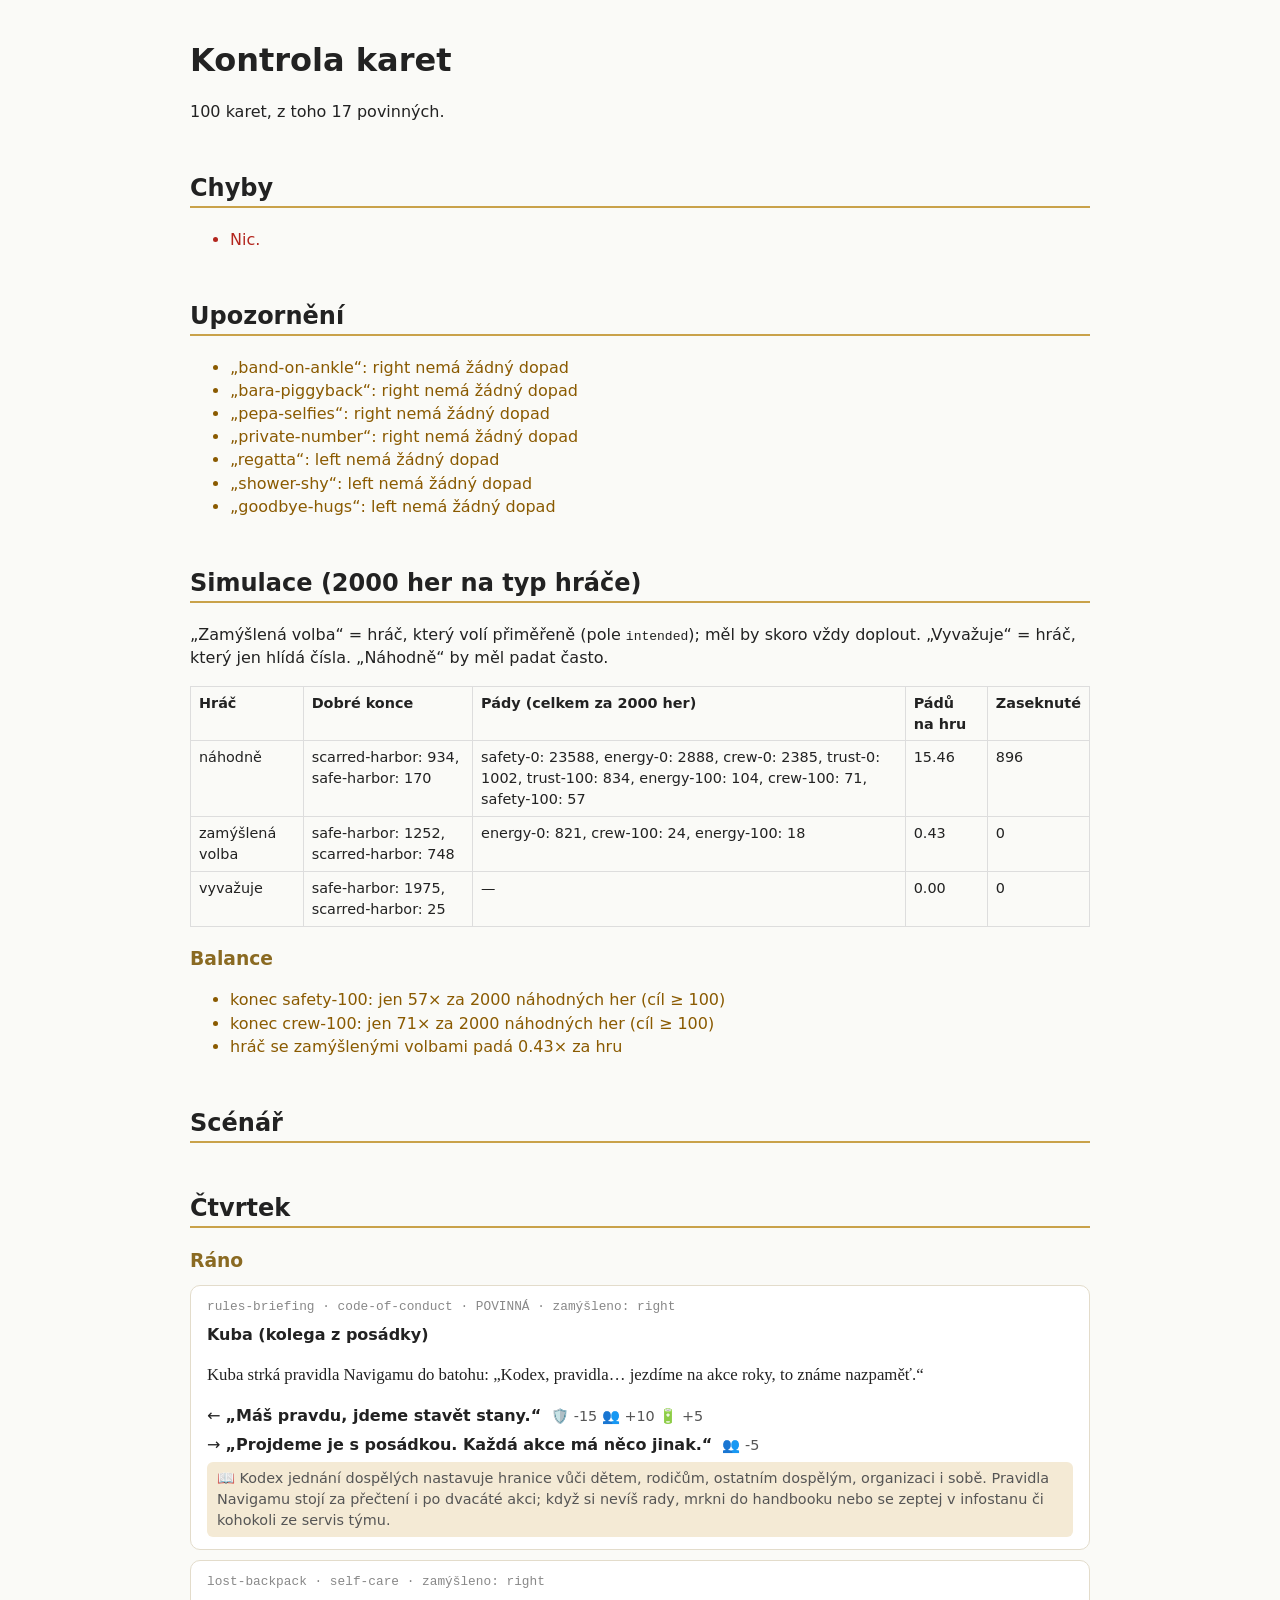
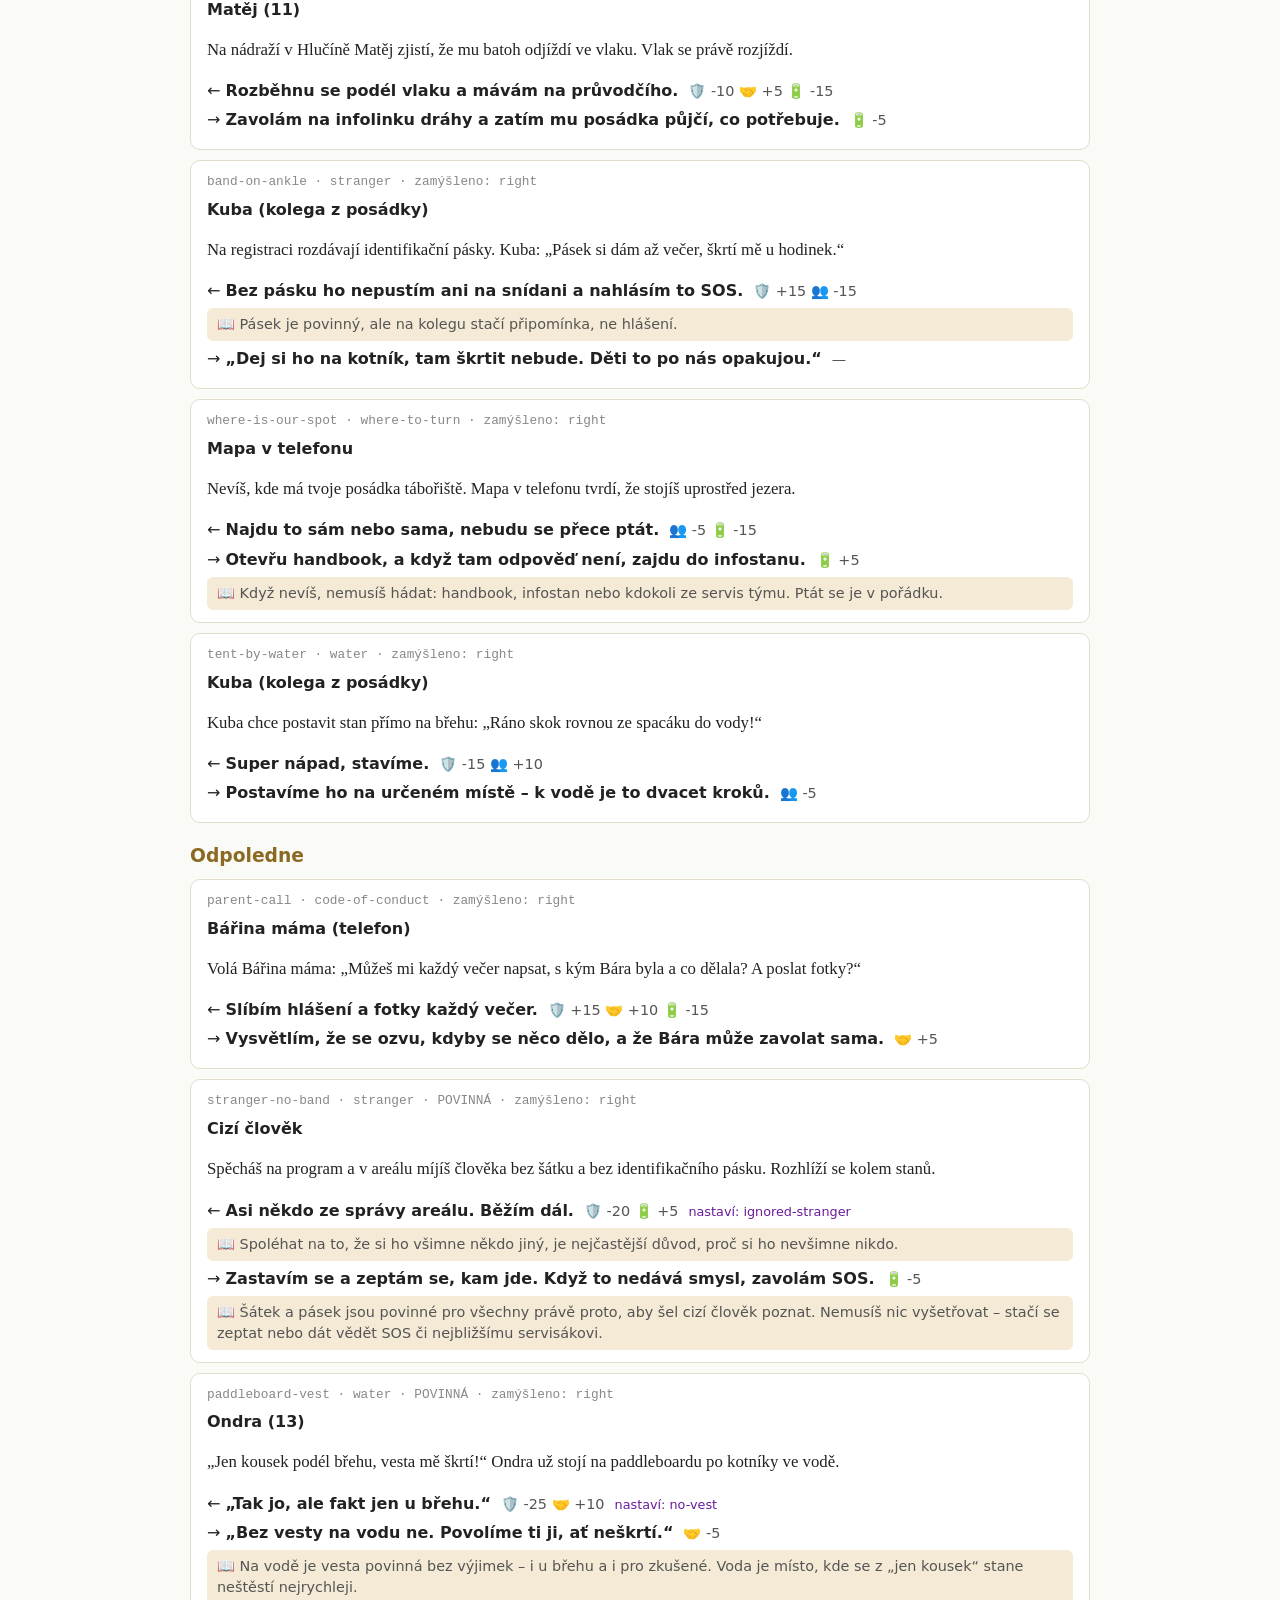
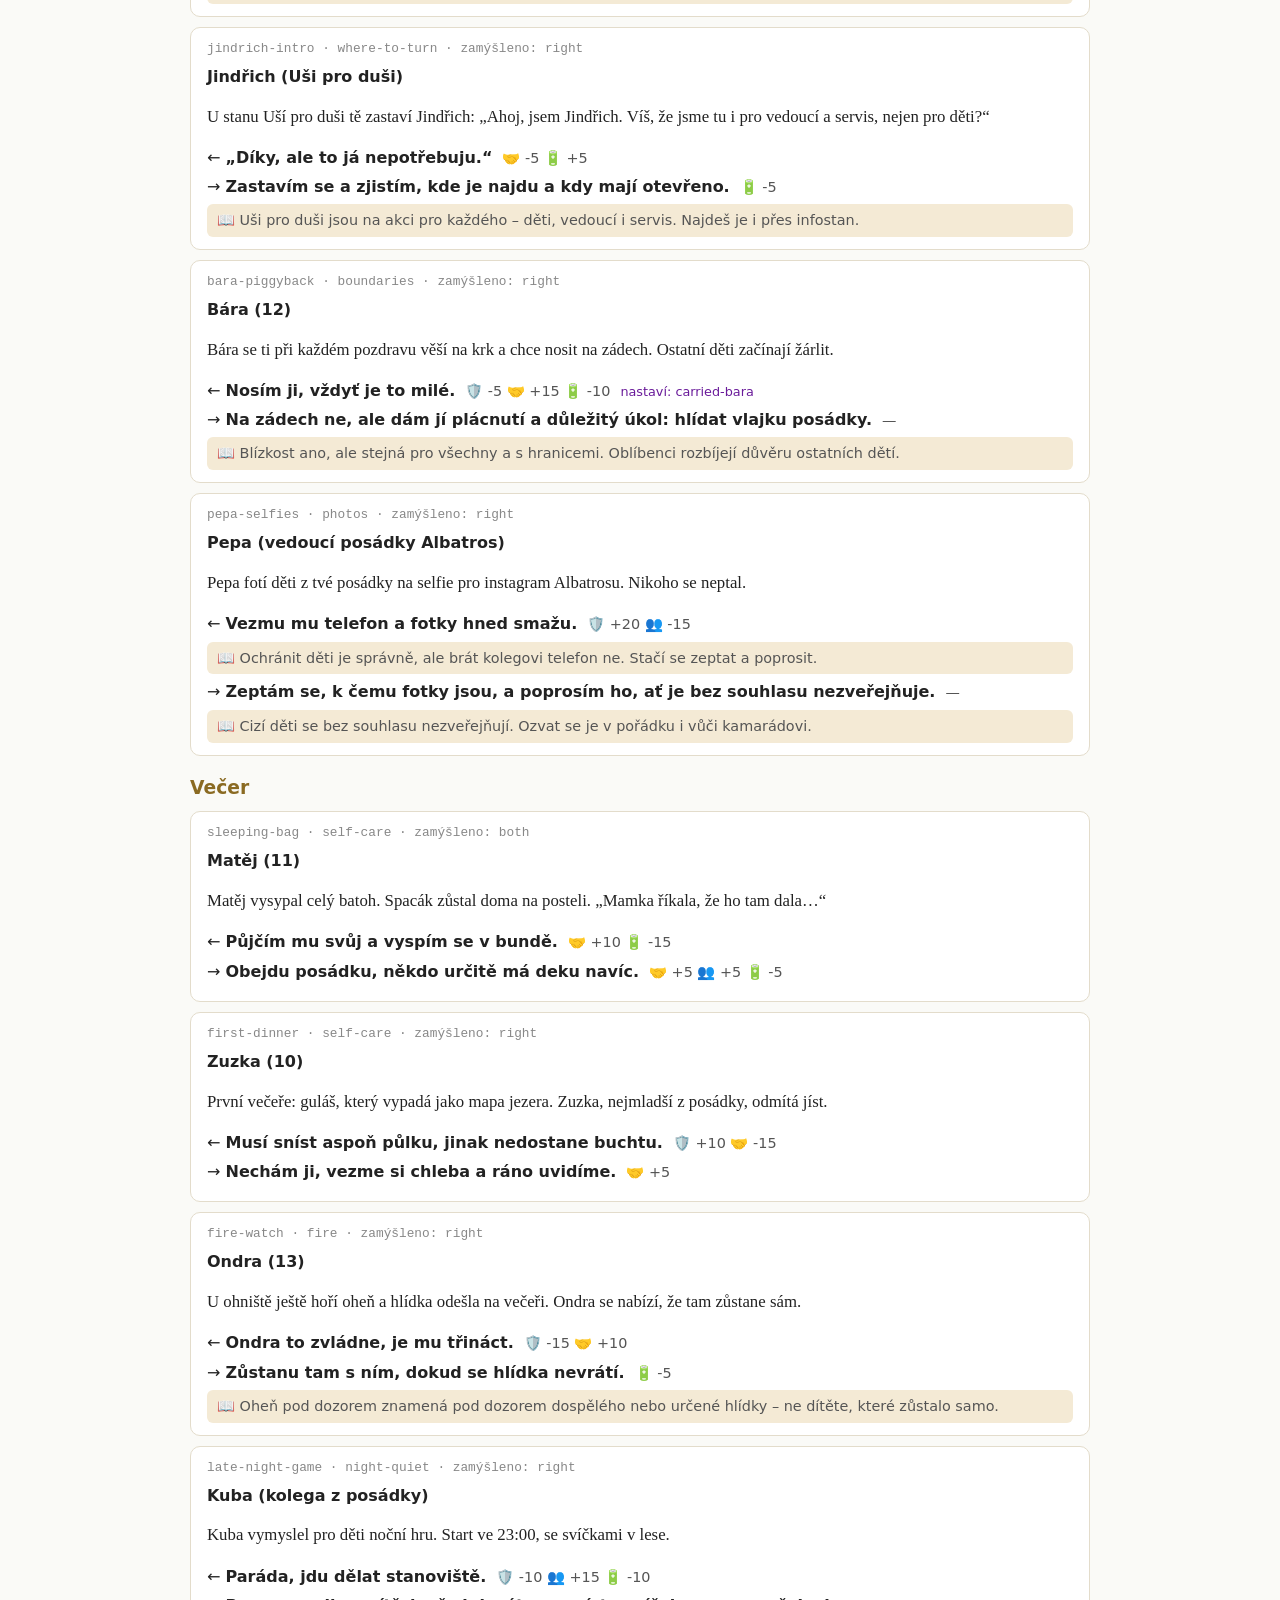
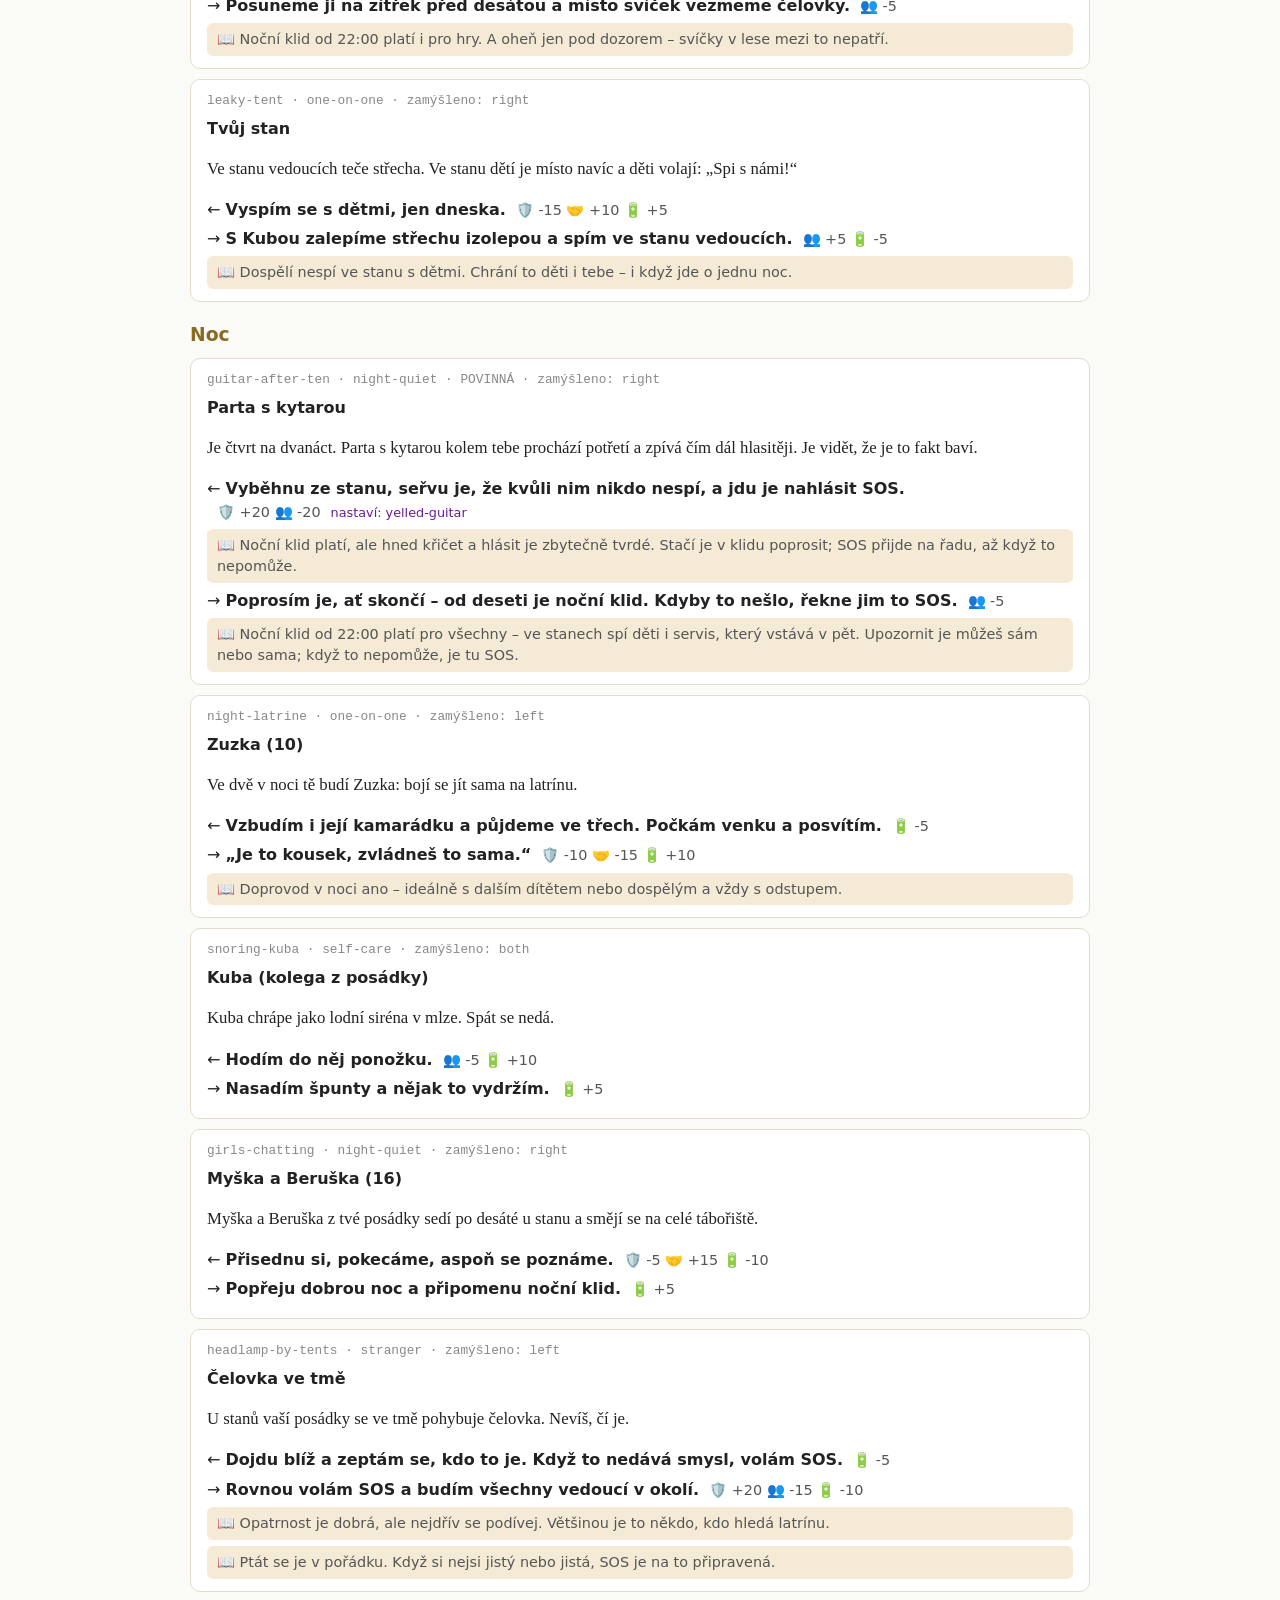
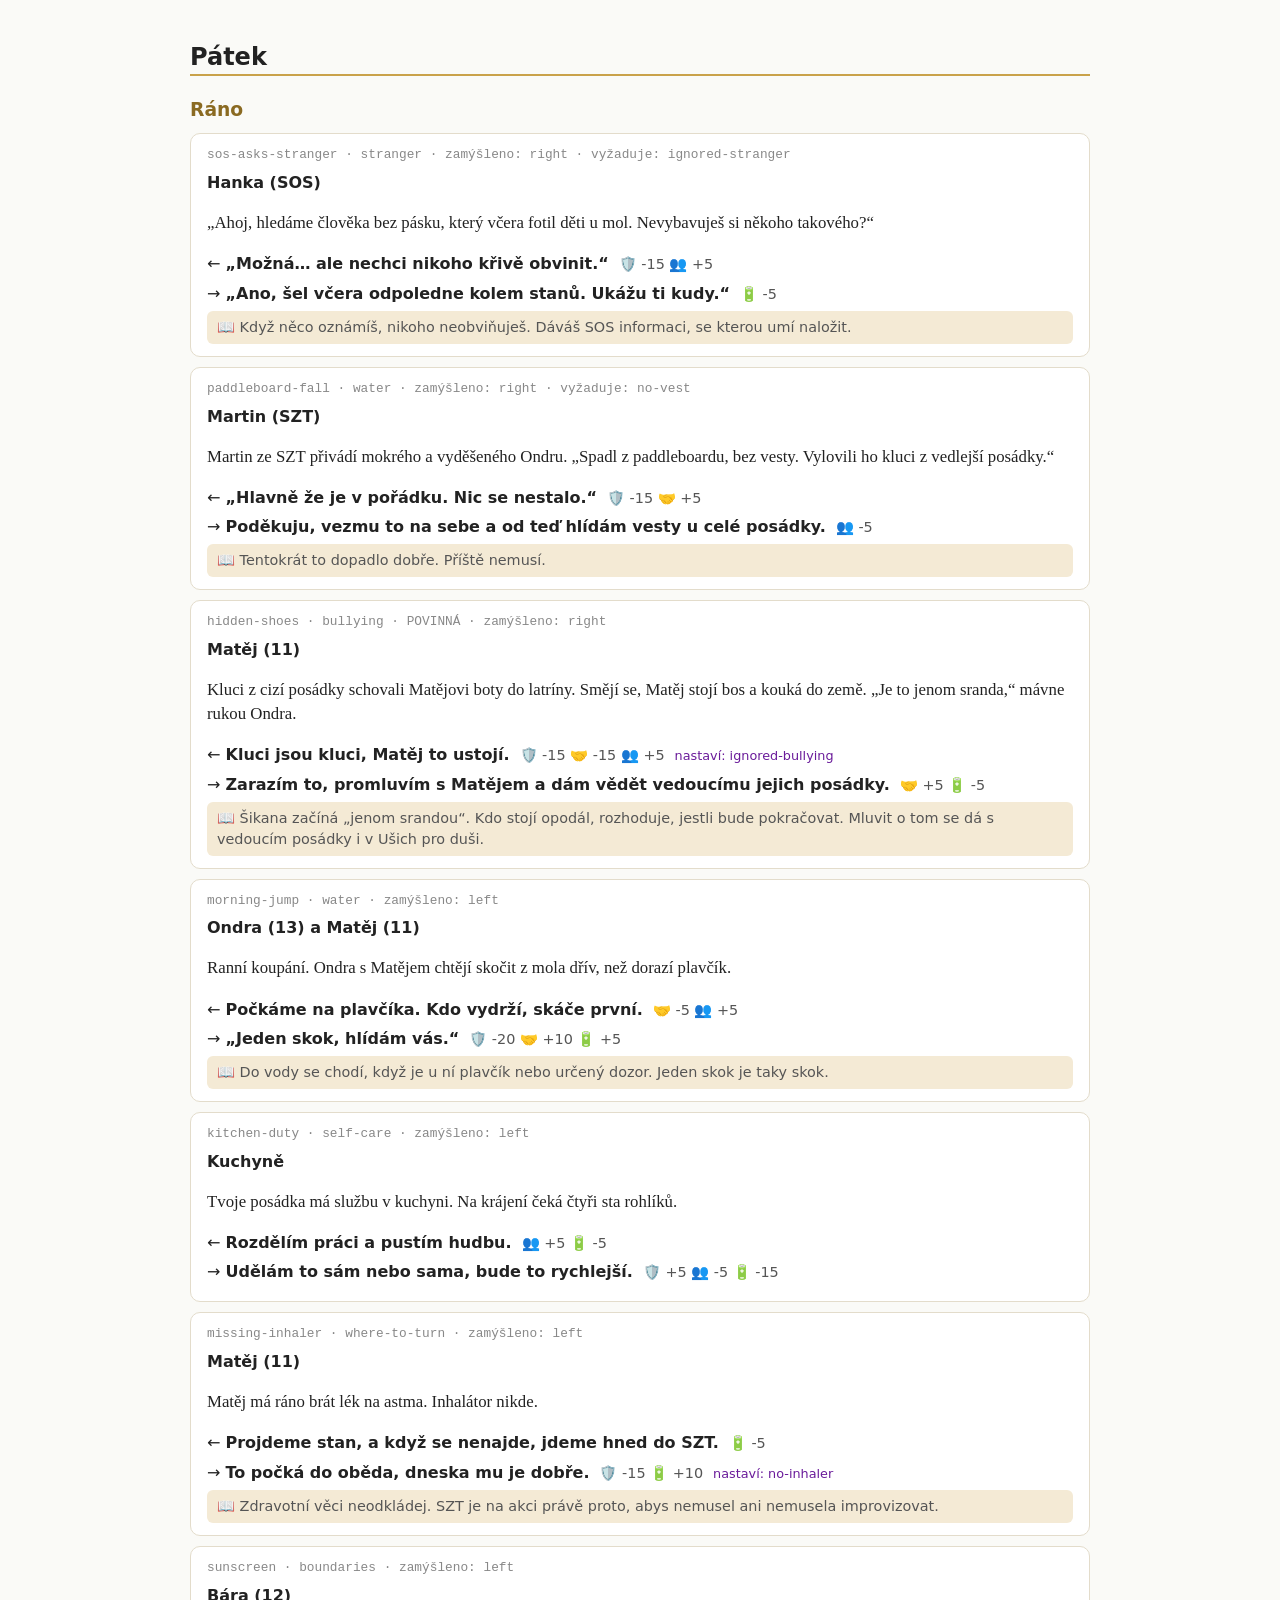
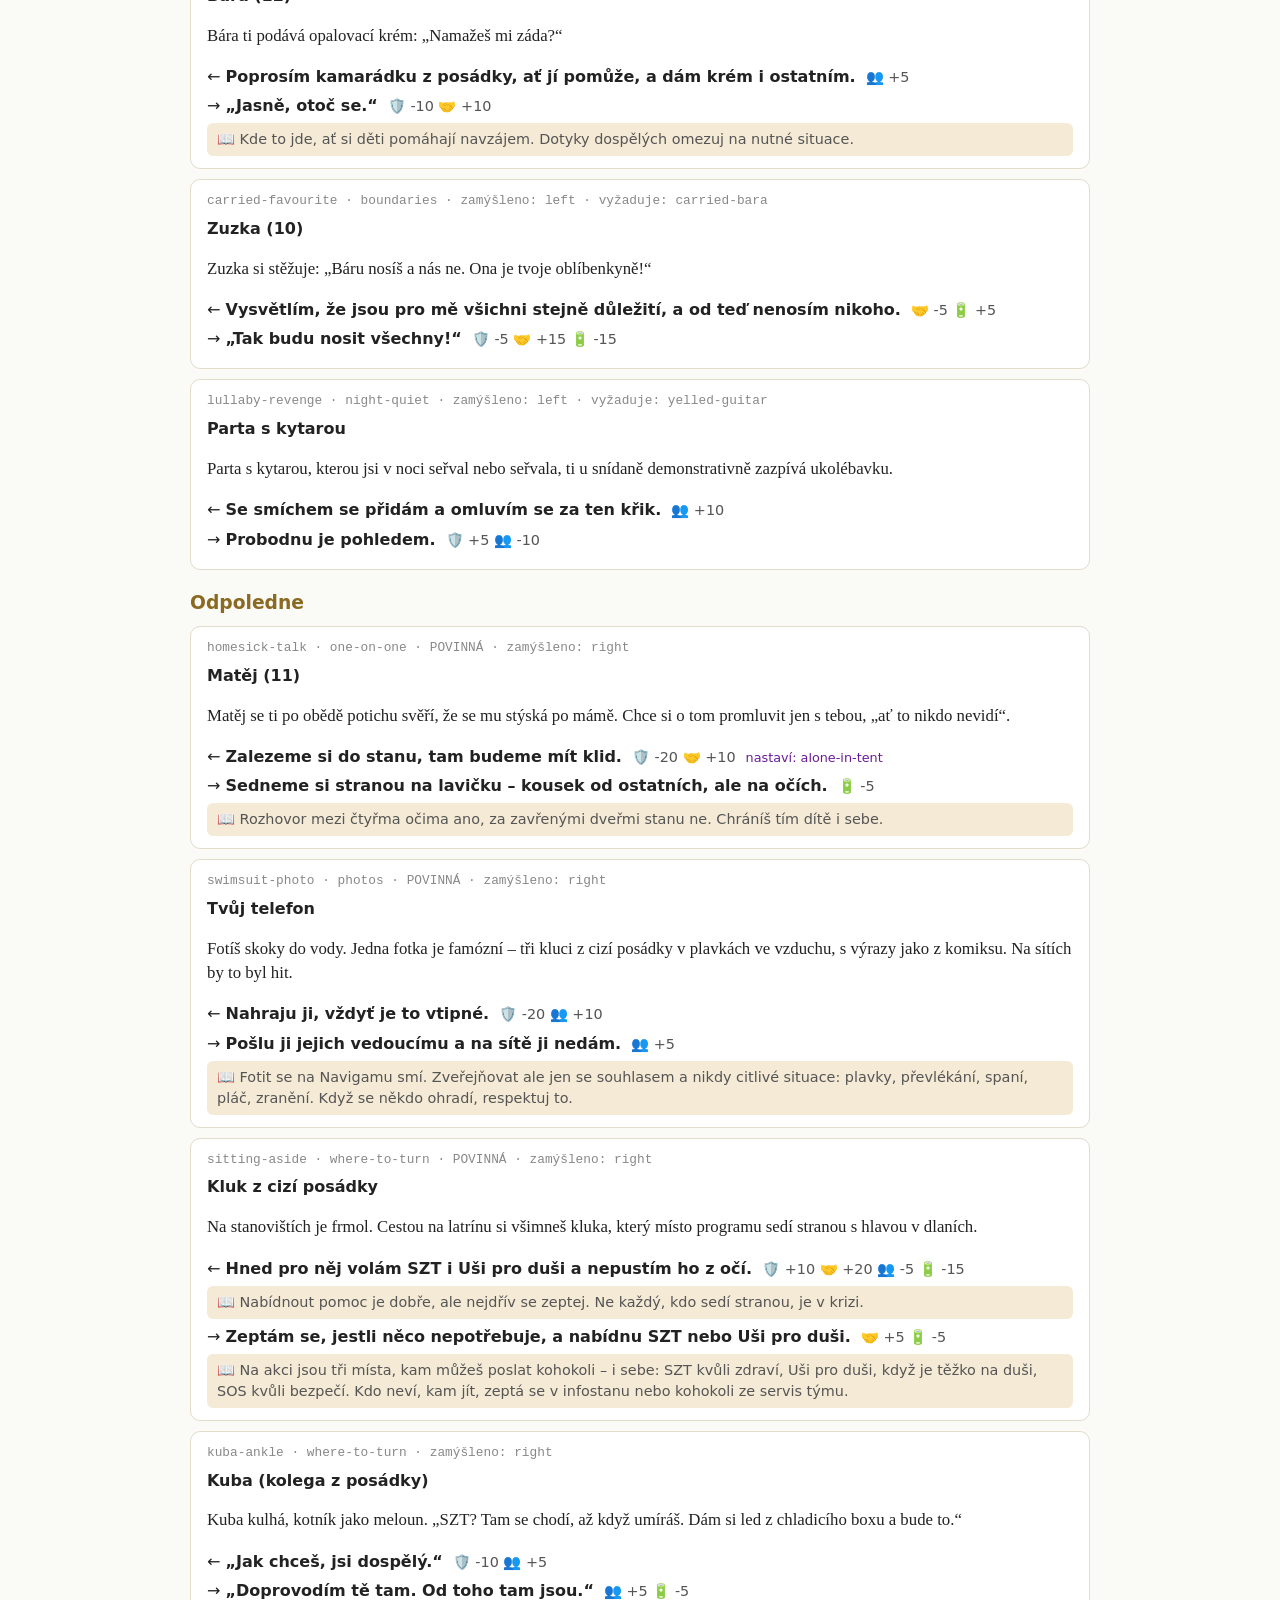
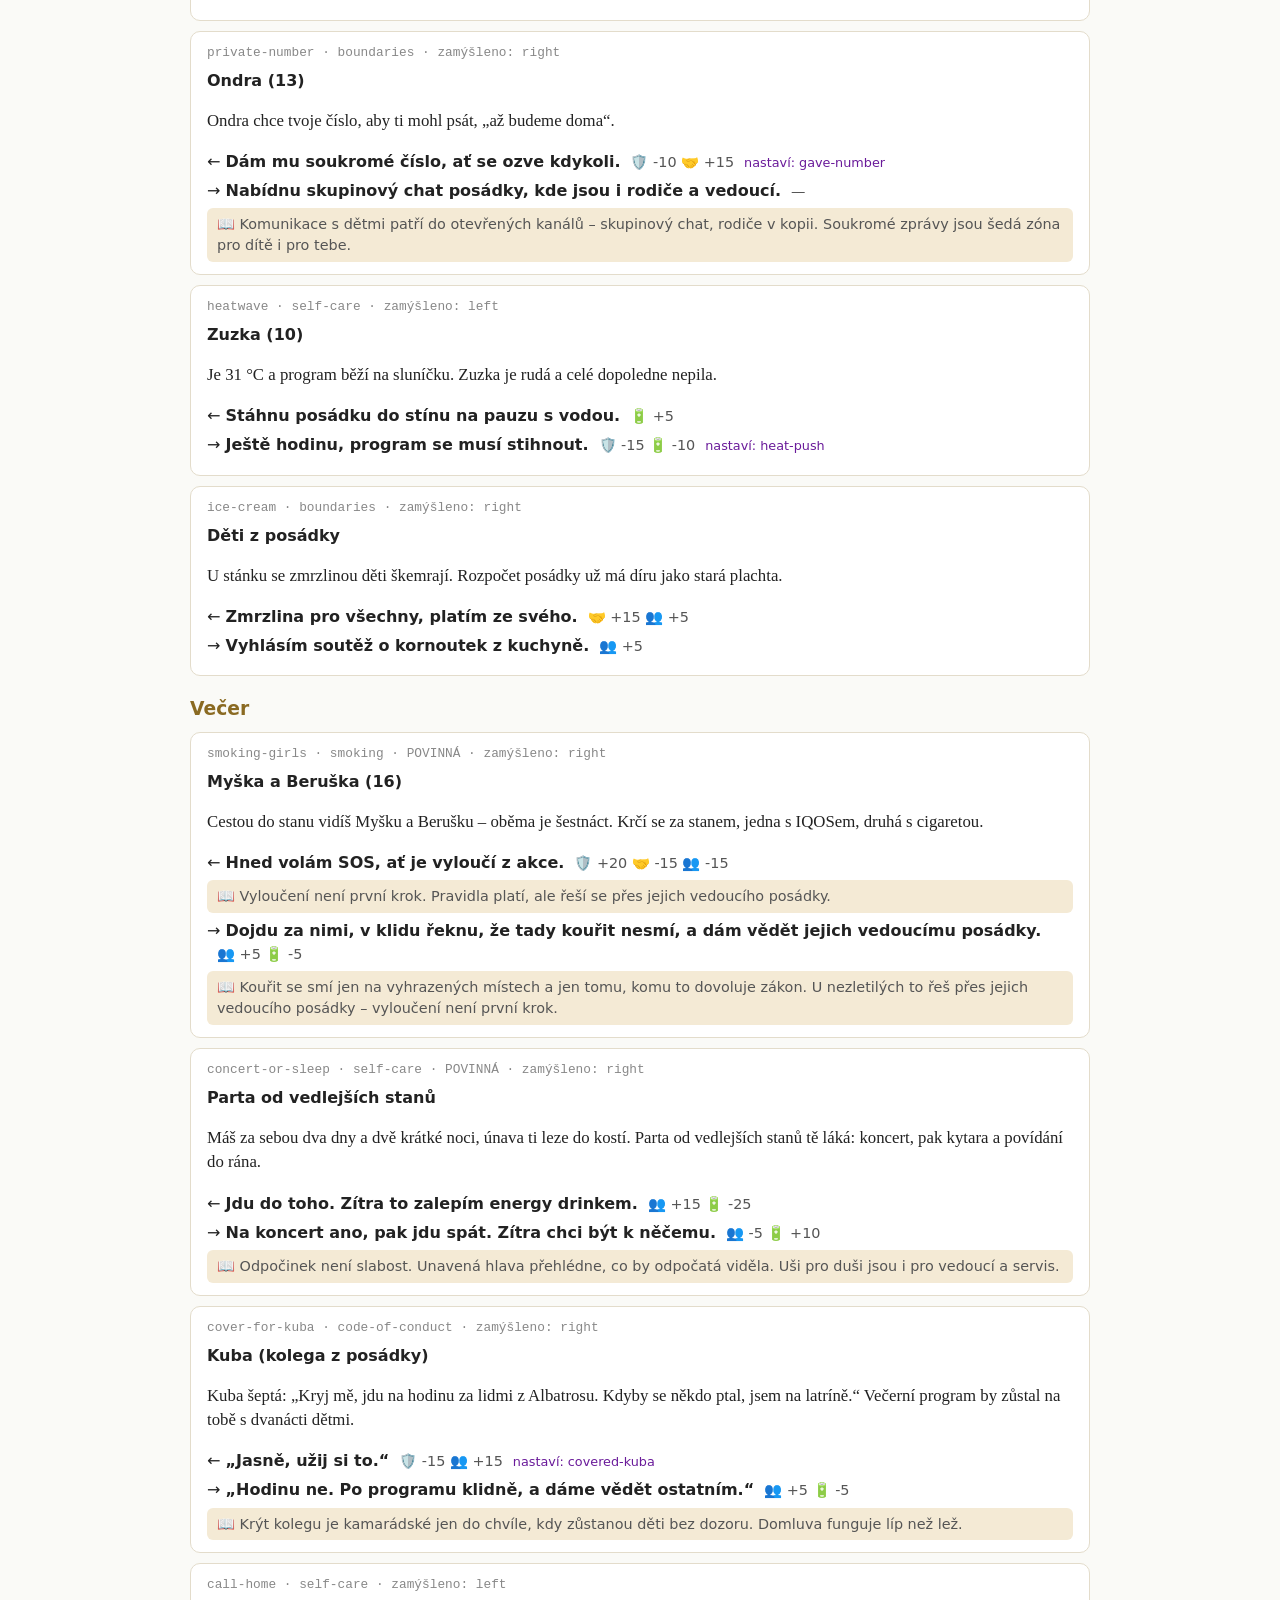
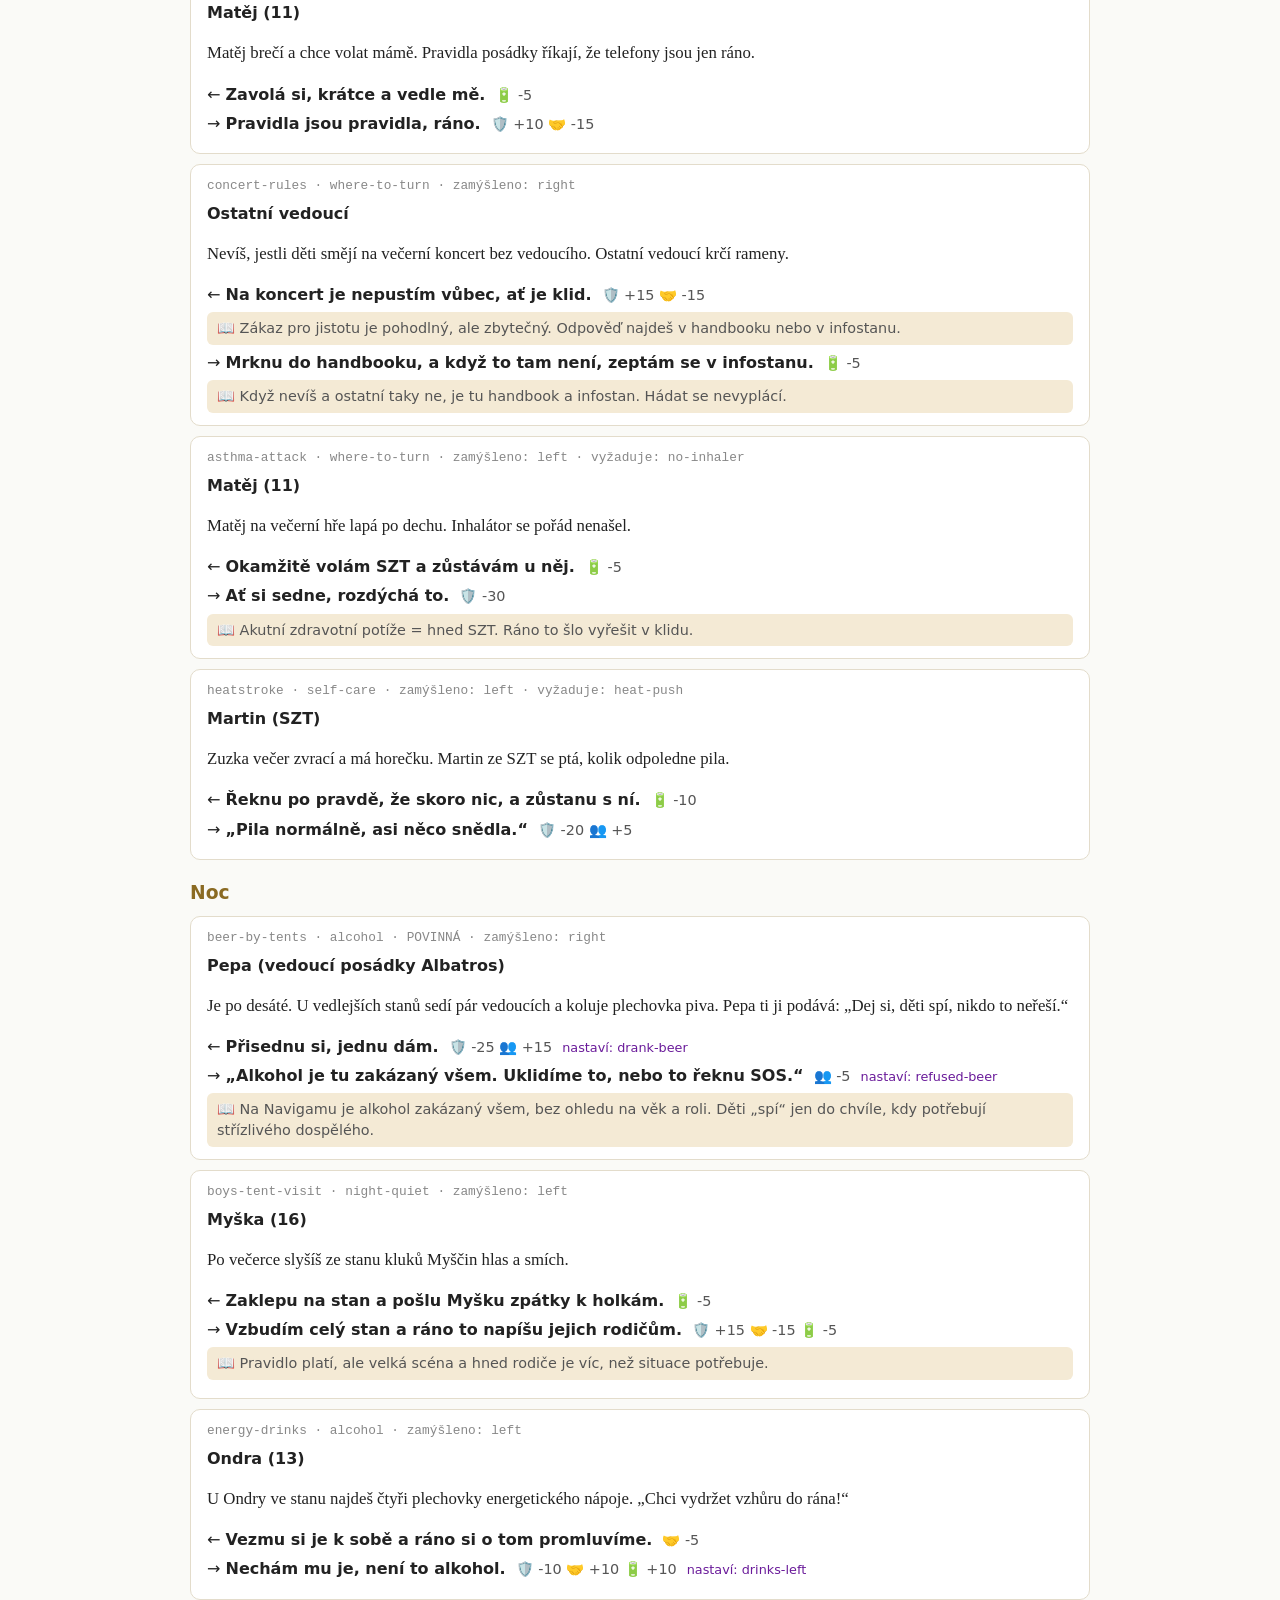
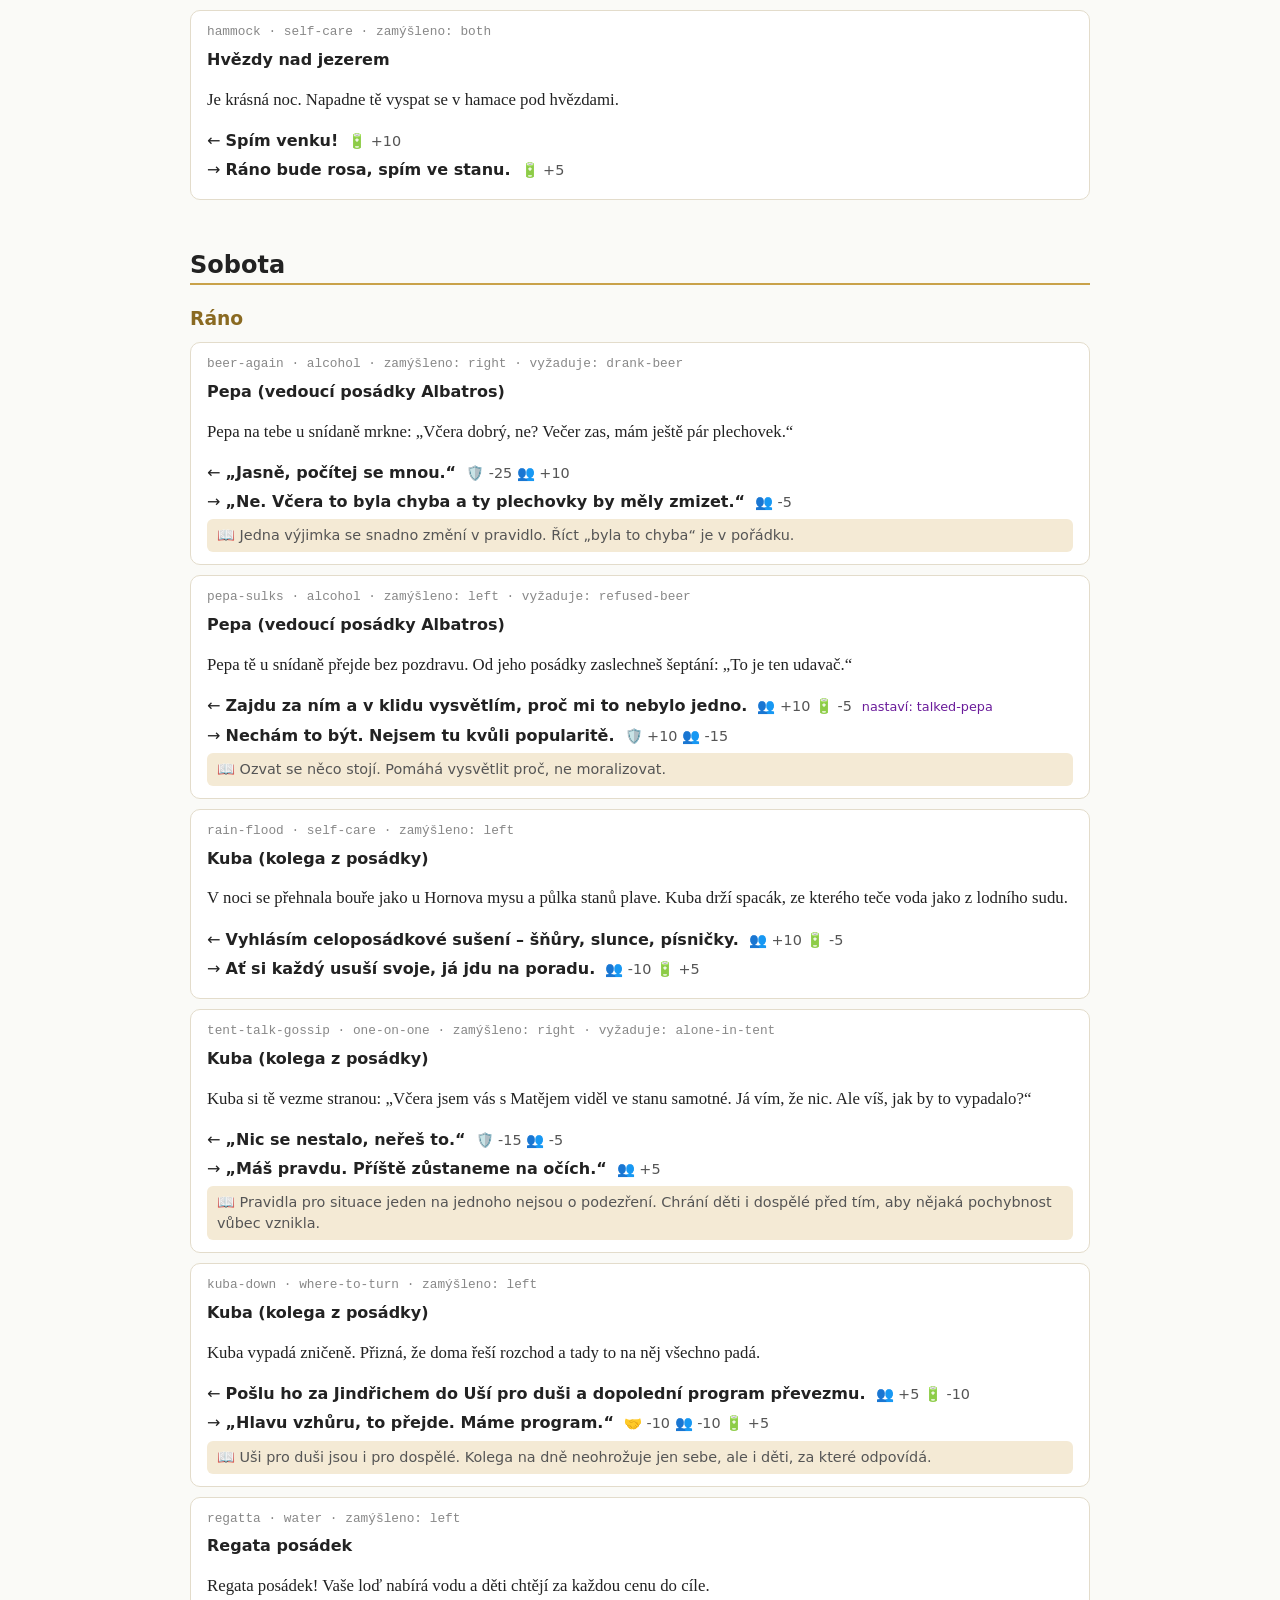
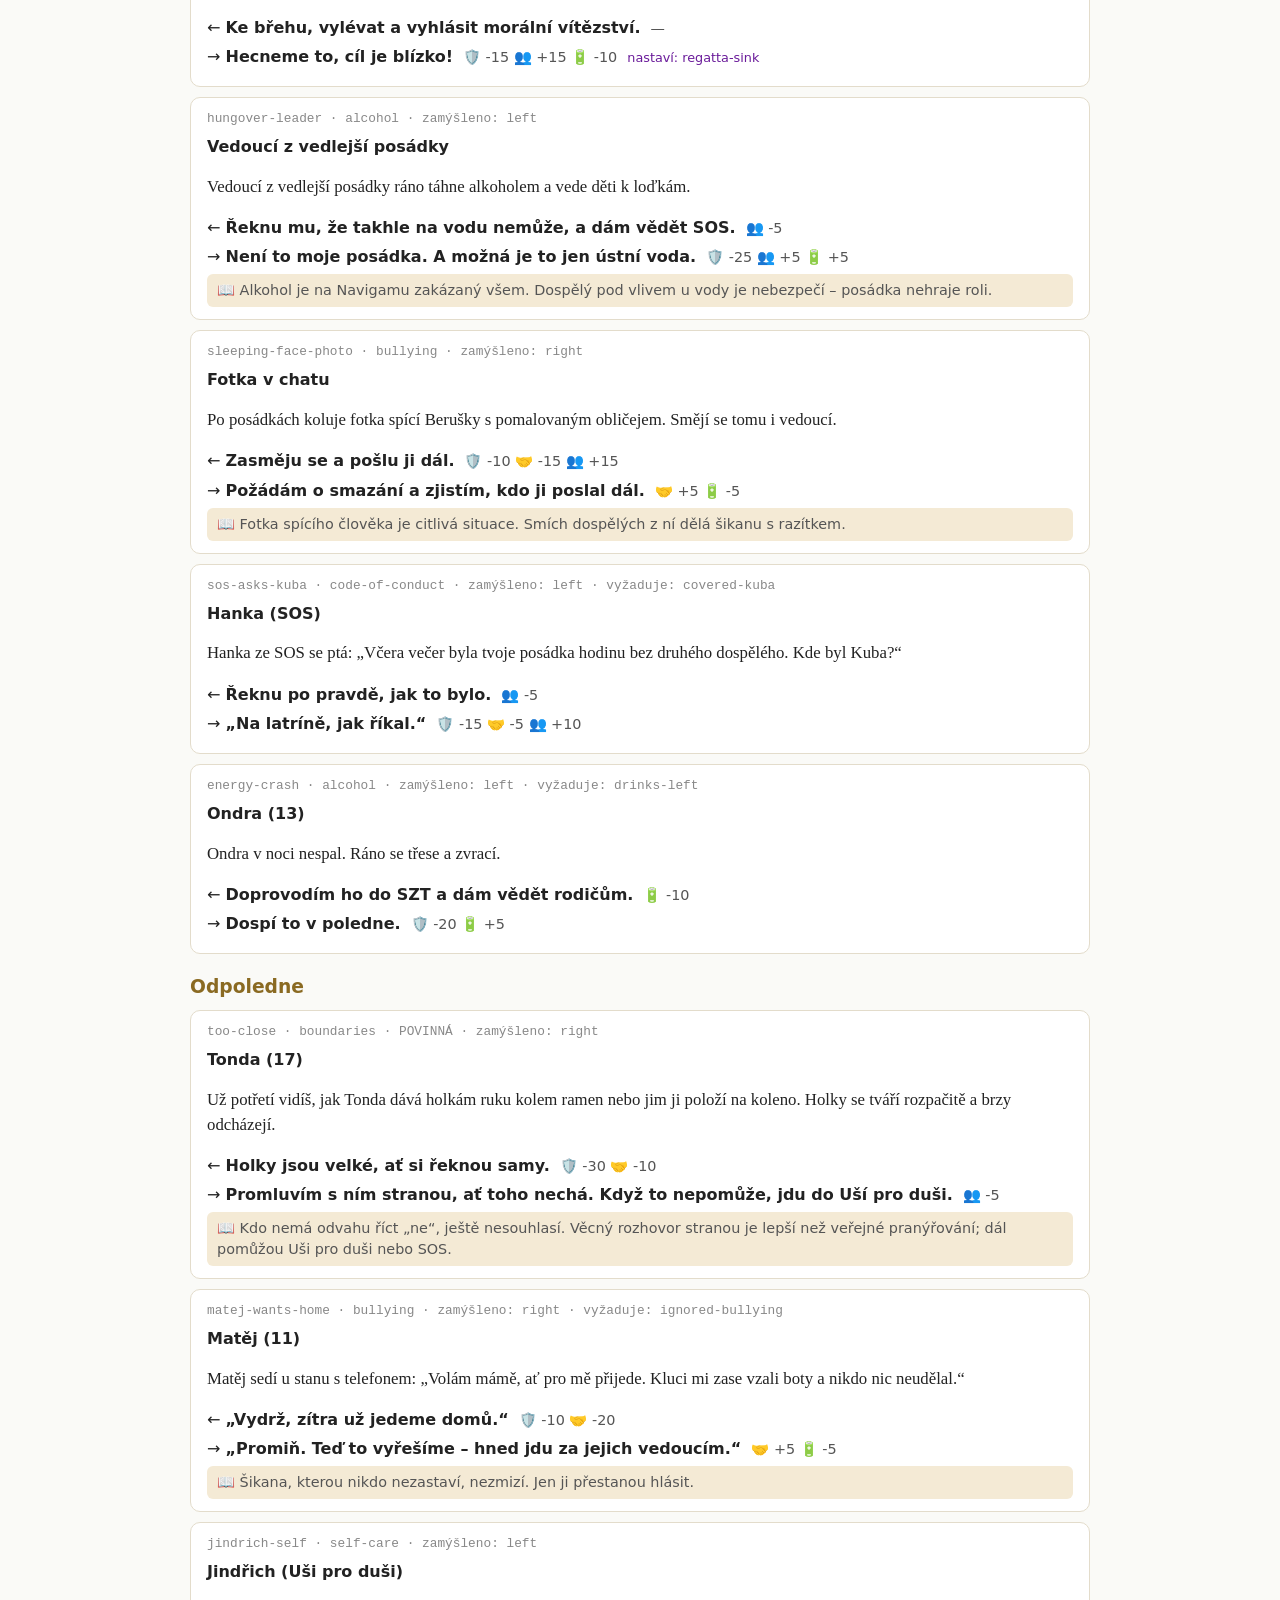
==== check.html @ 7b9819cc "Add Bezpečný Navigamus swipe game prototype Reigns-style safety game replacing the mandatory Navigam" ====
<!doctype html>
<html lang="cs">
<head>
  <meta charset="utf-8">
  <meta name="viewport" content="width=device-width, initial-scale=1">
  <title>Kontrola karet</title>
  <style>
    body { font-family: system-ui, sans-serif; max-width: 900px; margin: 0 auto; padding: 16px; color: #222; background: #fafaf7; line-height: 1.45; }
    h1 { margin-bottom: 0; }
    h2 { margin-top: 2em; border-bottom: 2px solid #c9a24a; }
    h3 { color: #8a6a22; margin-bottom: 0.4em; }
    .errors li { color: #b3261e; }
    .warnings li { color: #8a5a00; }
    .ok { color: #2e7d32; }
    table { border-collapse: collapse; width: 100%; font-size: 0.9rem; }
    th, td { border: 1px solid #ddd; padding: 6px 8px; text-align: left; vertical-align: top; }
    .card { background: #fff; border: 1px solid #e3dccb; border-radius: 10px; padding: 12px 16px; margin: 10px 0; }
    .meta { font-size: 0.8rem; color: #888; margin: 0; font-family: ui-monospace, monospace; }
    .character { font-weight: bold; margin: 0.4em 0 0; }
    .text { font-family: Georgia, serif; font-size: 1.05rem; }
    .choice { margin: 6px 0; }
    .choice .label { font-weight: 600; }
    .choice .effect { margin-left: 10px; font-size: 0.9rem; color: #555; white-space: nowrap; }
    .choice .flag { margin-left: 10px; font-size: 0.8rem; color: #6a1b9a; }
    .log { font-size: 0.9rem; color: #555; background: #f4ead5; padding: 6px 10px; border-radius: 6px; margin: 6px 0 0; }
  </style>
  <script type="module" src="js/check.js"></script>
</head>
<body>
  <h1>Kontrola karet</h1>
  <p id="summary">Načítám…</p>
  <h2>Chyby</h2>
  <div id="errors"></div>
  <h2>Upozornění</h2>
  <div id="warnings"></div>
  <h2>Simulace (2000 her na typ hráče)</h2>
  <p>„Zamýšlená volba“ = hráč, který volí přiměřeně (pole <code>intended</code>); měl by skoro vždy doplout. „Vyvažuje“ = hráč, který jen hlídá čísla. „Náhodně“ by měl padat často.</p>
  <div id="sim">Počítám…</div>
  <h2>Scénář</h2>
  <div id="script"></div>
</body>
</html>
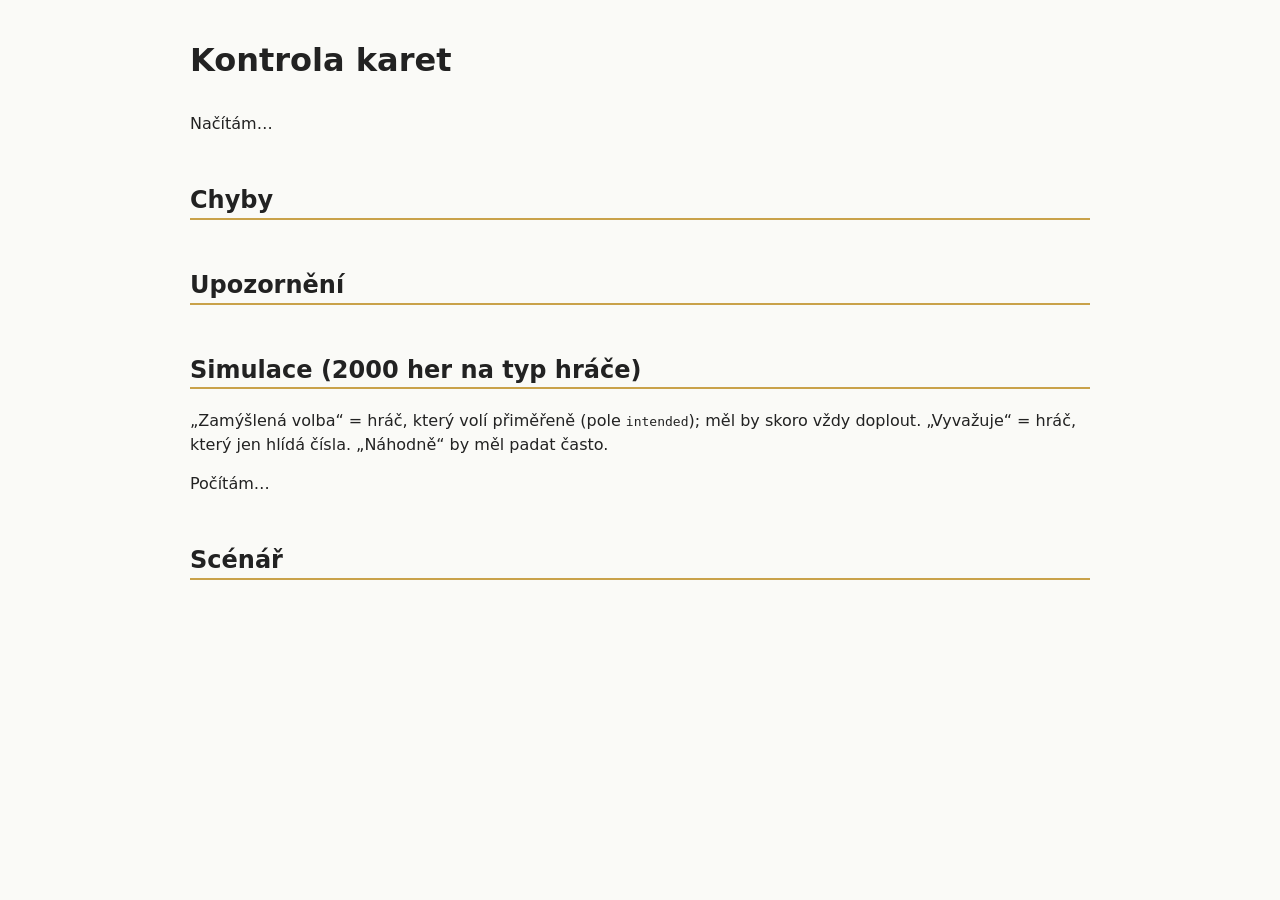
==== commit 8f87e69c: "Add multi-event support, a11y improvements, and swipe hint reset" ====
--- a/check.html
+++ b/check.html
@@ -23,11 +23,15 @@
     .choice .effect { margin-left: 10px; font-size: 0.9rem; color: #555; white-space: nowrap; }
     .choice .flag { margin-left: 10px; font-size: 0.8rem; color: #6a1b9a; }
     .log { font-size: 0.9rem; color: #555; background: #f4ead5; padding: 6px 10px; border-radius: 6px; margin: 6px 0 0; }
+    .switcher { display: flex; gap: 8px; margin: 12px 0; }
+    .switcher button { padding: 6px 14px; border-radius: 999px; border: 1px solid #c9a24a; background: #fff; cursor: pointer; font: inherit; }
+    .switcher button.active { background: #0d2235; color: #fff; border-color: #0d2235; }
   </style>
   <script type="module" src="js/check.js"></script>
 </head>
 <body>
   <h1>Kontrola karet</h1>
+  <div id="event-switcher" class="switcher"></div>
   <p id="summary">Načítám…</p>
   <h2>Chyby</h2>
   <div id="errors"></div>
